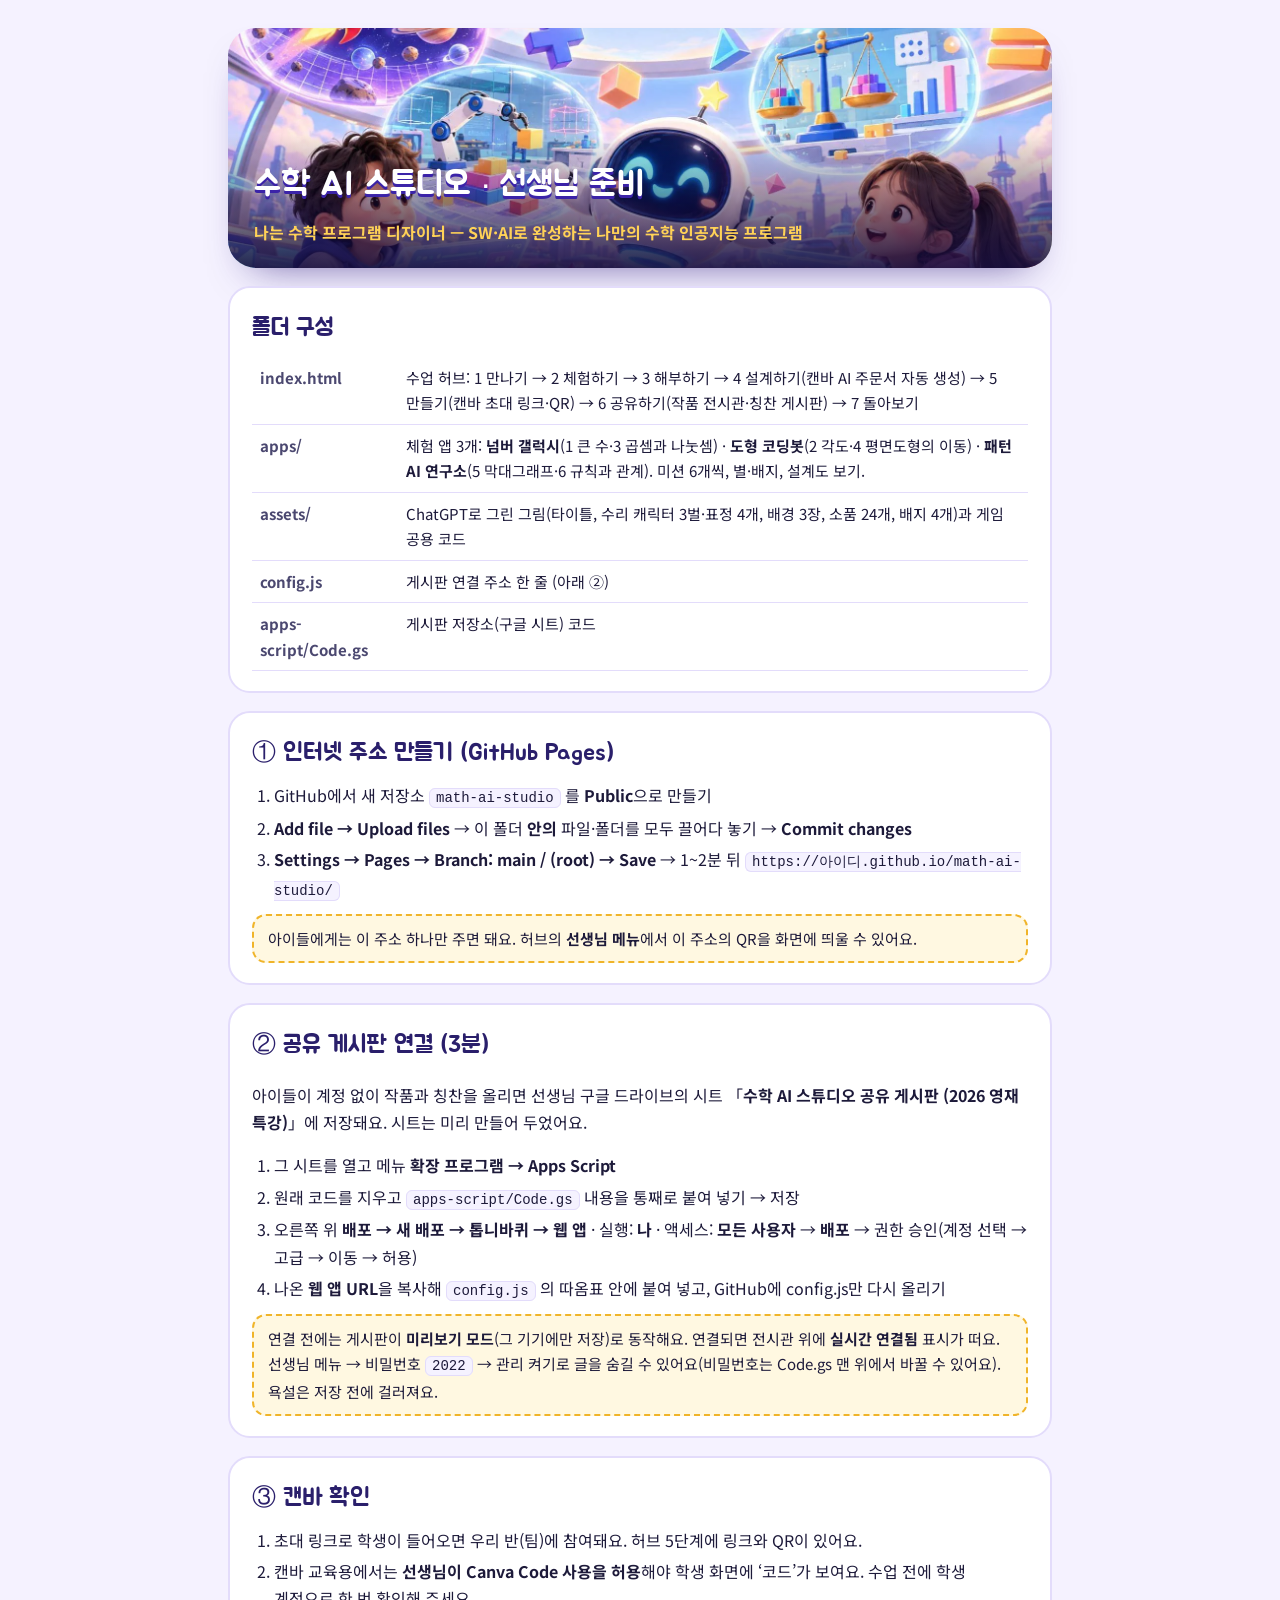
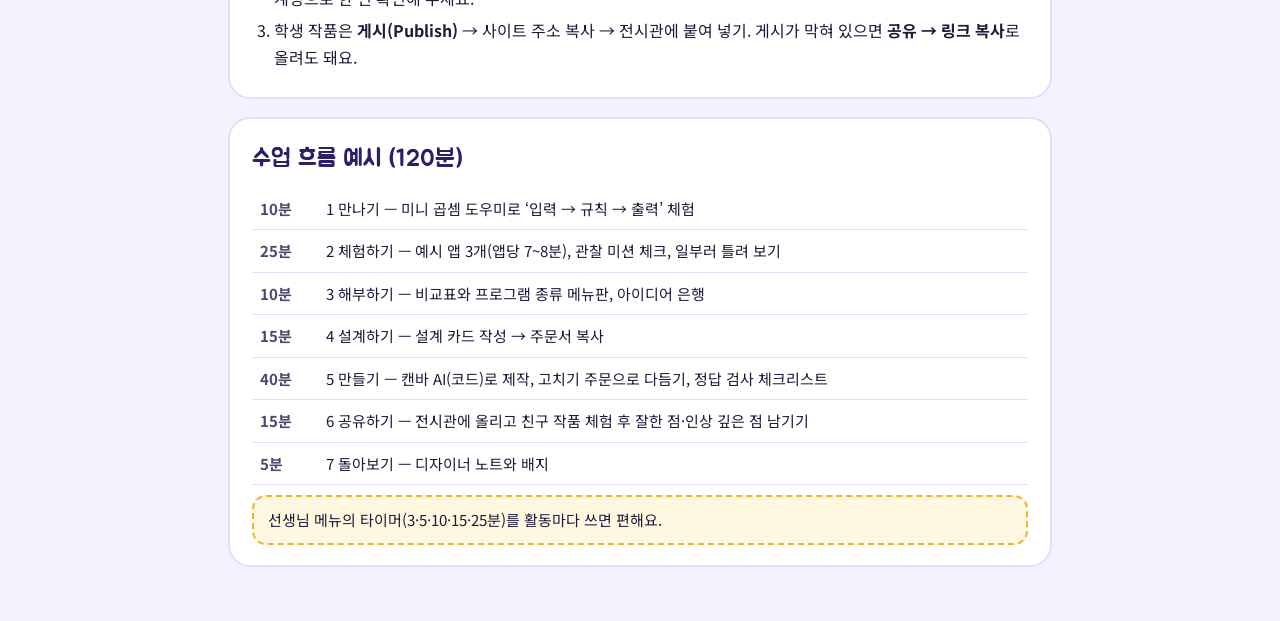
==== 시작하기.html @ 0460a240 "수학 AI 스튜디오: 수업 허브, 체험 앱 3개, 공유 게시판 Co-Authored-By: Claude Opus 5.5 <noreply@anthropic.com> Claude-Se" ====
<!doctype html>
<html lang="ko">
<head>
<meta charset="utf-8">
<meta name="viewport" content="width=device-width,initial-scale=1">
<title>수학 AI 스튜디오 · 선생님 준비</title>
<link rel="stylesheet" href="https://fonts.googleapis.com/css2?family=Jua&family=Noto+Sans+KR:wght@400;500;700;900&display=swap">
<style>
:root{--ink:#1d1a3a;--ink2:#4b4870;--line:#e3dcfb;--acc:#5536d6;--soft:#f5f2ff}
*{box-sizing:border-box}
body{margin:0;font-family:"Noto Sans KR",system-ui,sans-serif;color:var(--ink);background:var(--soft);line-height:1.7;word-break:keep-all}
.wrap{max-width:860px;margin:0 auto;padding:28px 18px 60px}
.hero{border-radius:28px;overflow:hidden;background:#1d1747 url(assets/keyart.webp) center/cover;min-height:240px;display:flex;align-items:flex-end;box-shadow:0 20px 40px -24px rgba(40,20,120,.7)}
.hero div{width:100%;padding:22px 26px;background:linear-gradient(180deg,transparent,rgba(20,12,60,.9))}
h1,h2{font-family:"Jua",sans-serif;font-weight:400;margin:0}
.hero h1{color:#fff;font-size:34px;text-shadow:0 3px 0 #3b23a8}
.hero p{color:#ffd257;margin:4px 0 0;font-weight:700}
section{background:#fff;border:2px solid var(--line);border-radius:22px;padding:20px 22px;margin-top:18px}
h2{font-size:24px;color:#2a1f6b;margin-bottom:8px}
ol{padding-left:22px;margin:6px 0}
li{margin:4px 0}
code{background:var(--soft);border:1px solid var(--line);border-radius:6px;padding:1px 6px;font-size:14px}
.tip{background:#fff8e1;border:2px dashed #f0b429;border-radius:14px;padding:10px 14px;margin-top:10px;font-size:15px}
a{color:var(--acc);font-weight:700}
table{border-collapse:collapse;width:100%;font-size:15px}
td,th{border-bottom:1px solid var(--line);padding:8px;text-align:left;vertical-align:top}
th{color:var(--ink2)}
</style>
</head>
<body>
<div class="wrap">
  <div class="hero"><div><h1>수학 AI 스튜디오 · 선생님 준비</h1><p>나는 수학 프로그램 디자이너 — SW·AI로 완성하는 나만의 수학 인공지능 프로그램</p></div></div>

  <section>
    <h2>폴더 구성</h2>
    <table>
      <tr><th>index.html</th><td>수업 허브: 1 만나기 → 2 체험하기 → 3 해부하기 → 4 설계하기(캔바 AI 주문서 자동 생성) → 5 만들기(캔바 초대 링크·QR) → 6 공유하기(작품 전시관·칭찬 게시판) → 7 돌아보기</td></tr>
      <tr><th>apps/</th><td>체험 앱 3개: <b>넘버 갤럭시</b>(1 큰 수·3 곱셈과 나눗셈) · <b>도형 코딩봇</b>(2 각도·4 평면도형의 이동) · <b>패턴 AI 연구소</b>(5 막대그래프·6 규칙과 관계). 미션 6개씩, 별·배지, 설계도 보기.</td></tr>
      <tr><th>assets/</th><td>ChatGPT로 그린 그림(타이틀, 수리 캐릭터 3벌·표정 4개, 배경 3장, 소품 24개, 배지 4개)과 게임 공용 코드</td></tr>
      <tr><th>config.js</th><td>게시판 연결 주소 한 줄 (아래 ②)</td></tr>
      <tr><th>apps-script/Code.gs</th><td>게시판 저장소(구글 시트) 코드</td></tr>
    </table>
  </section>

  <section>
    <h2>① 인터넷 주소 만들기 (GitHub Pages)</h2>
    <ol>
      <li>GitHub에서 새 저장소 <code>math-ai-studio</code> 를 <b>Public</b>으로 만들기</li>
      <li><b>Add file → Upload files</b> → 이 폴더 <b>안의</b> 파일·폴더를 모두 끌어다 놓기 → <b>Commit changes</b></li>
      <li><b>Settings → Pages → Branch: main / (root) → Save</b> → 1~2분 뒤 <code>https://아이디.github.io/math-ai-studio/</code></li>
    </ol>
    <div class="tip">아이들에게는 이 주소 하나만 주면 돼요. 허브의 <b>선생님 메뉴</b>에서 이 주소의 QR을 화면에 띄울 수 있어요.</div>
  </section>

  <section>
    <h2>② 공유 게시판 연결 (3분)</h2>
    <p>아이들이 계정 없이 작품과 칭찬을 올리면 선생님 구글 드라이브의 시트 「<b>수학 AI 스튜디오 공유 게시판 (2026 영재 특강)</b>」에 저장돼요. 시트는 미리 만들어 두었어요.</p>
    <ol>
      <li>그 시트를 열고 메뉴 <b>확장 프로그램 → Apps Script</b></li>
      <li>원래 코드를 지우고 <code>apps-script/Code.gs</code> 내용을 통째로 붙여 넣기 → 저장</li>
      <li>오른쪽 위 <b>배포 → 새 배포 → 톱니바퀴 → 웹 앱</b> · 실행: <b>나</b> · 액세스: <b>모든 사용자</b> → <b>배포</b> → 권한 승인(계정 선택 → 고급 → 이동 → 허용)</li>
      <li>나온 <b>웹 앱 URL</b>을 복사해 <code>config.js</code> 의 따옴표 안에 붙여 넣고, GitHub에 config.js만 다시 올리기</li>
    </ol>
    <div class="tip">연결 전에는 게시판이 <b>미리보기 모드</b>(그 기기에만 저장)로 동작해요. 연결되면 전시관 위에 <b>실시간 연결됨</b> 표시가 떠요. 선생님 메뉴 → 비밀번호 <code>2022</code> → 관리 켜기로 글을 숨길 수 있어요(비밀번호는 Code.gs 맨 위에서 바꿀 수 있어요). 욕설은 저장 전에 걸러져요.</div>
  </section>

  <section>
    <h2>③ 캔바 확인</h2>
    <ol>
      <li>초대 링크로 학생이 들어오면 우리 반(팀)에 참여돼요. 허브 5단계에 링크와 QR이 있어요.</li>
      <li>캔바 교육용에서는 <b>선생님이 Canva Code 사용을 허용</b>해야 학생 화면에 ‘코드’가 보여요. 수업 전에 학생 계정으로 한 번 확인해 주세요.</li>
      <li>학생 작품은 <b>게시(Publish)</b> → 사이트 주소 복사 → 전시관에 붙여 넣기. 게시가 막혀 있으면 <b>공유 → 링크 복사</b>로 올려도 돼요.</li>
    </ol>
  </section>

  <section>
    <h2>수업 흐름 예시 (120분)</h2>
    <table>
      <tr><th>10분</th><td>1 만나기 — 미니 곱셈 도우미로 ‘입력 → 규칙 → 출력’ 체험</td></tr>
      <tr><th>25분</th><td>2 체험하기 — 예시 앱 3개(앱당 7~8분), 관찰 미션 체크, 일부러 틀려 보기</td></tr>
      <tr><th>10분</th><td>3 해부하기 — 비교표와 프로그램 종류 메뉴판, 아이디어 은행</td></tr>
      <tr><th>15분</th><td>4 설계하기 — 설계 카드 작성 → 주문서 복사</td></tr>
      <tr><th>40분</th><td>5 만들기 — 캔바 AI(코드)로 제작, 고치기 주문으로 다듬기, 정답 검사 체크리스트</td></tr>
      <tr><th>15분</th><td>6 공유하기 — 전시관에 올리고 친구 작품 체험 후 잘한 점·인상 깊은 점 남기기</td></tr>
      <tr><th>5분</th><td>7 돌아보기 — 디자이너 노트와 배지</td></tr>
    </table>
    <div class="tip">선생님 메뉴의 타이머(3·5·10·15·25분)를 활동마다 쓰면 편해요.</div>
  </section>
</div>
</body>
</html>
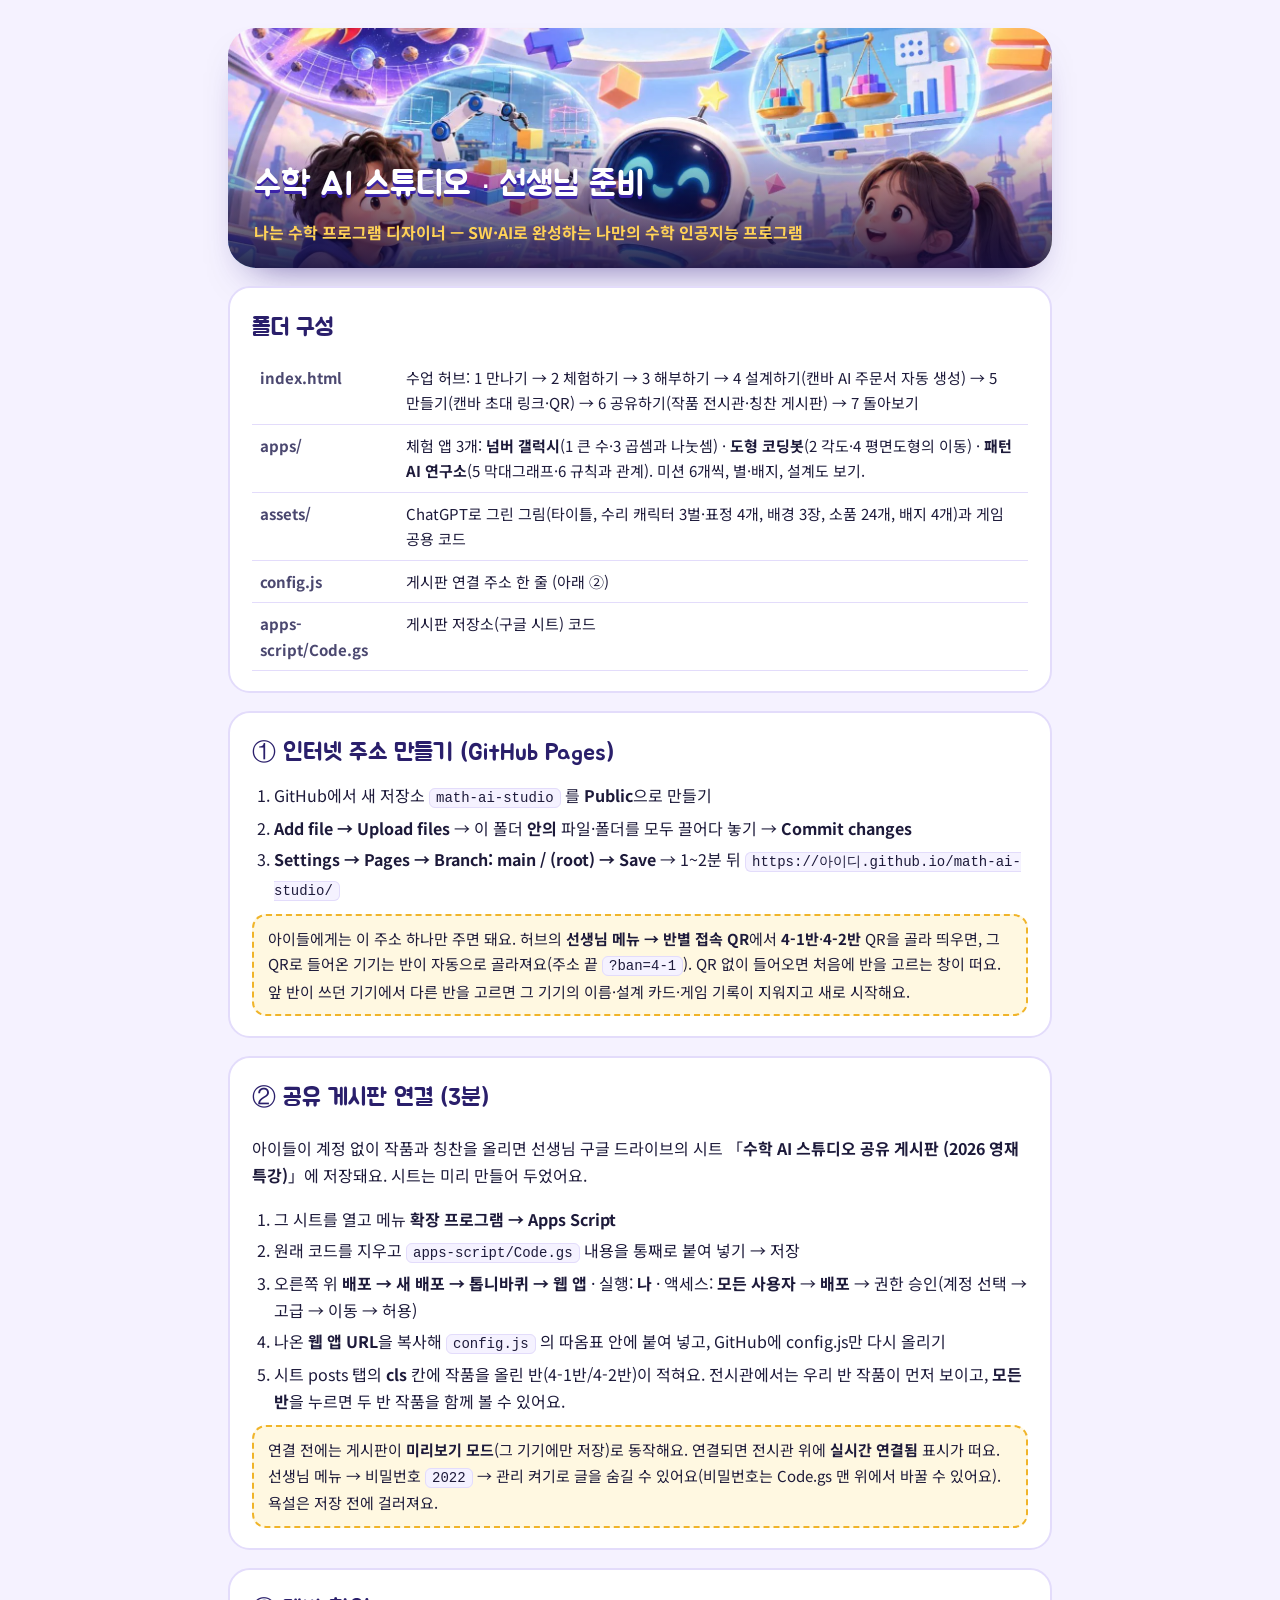
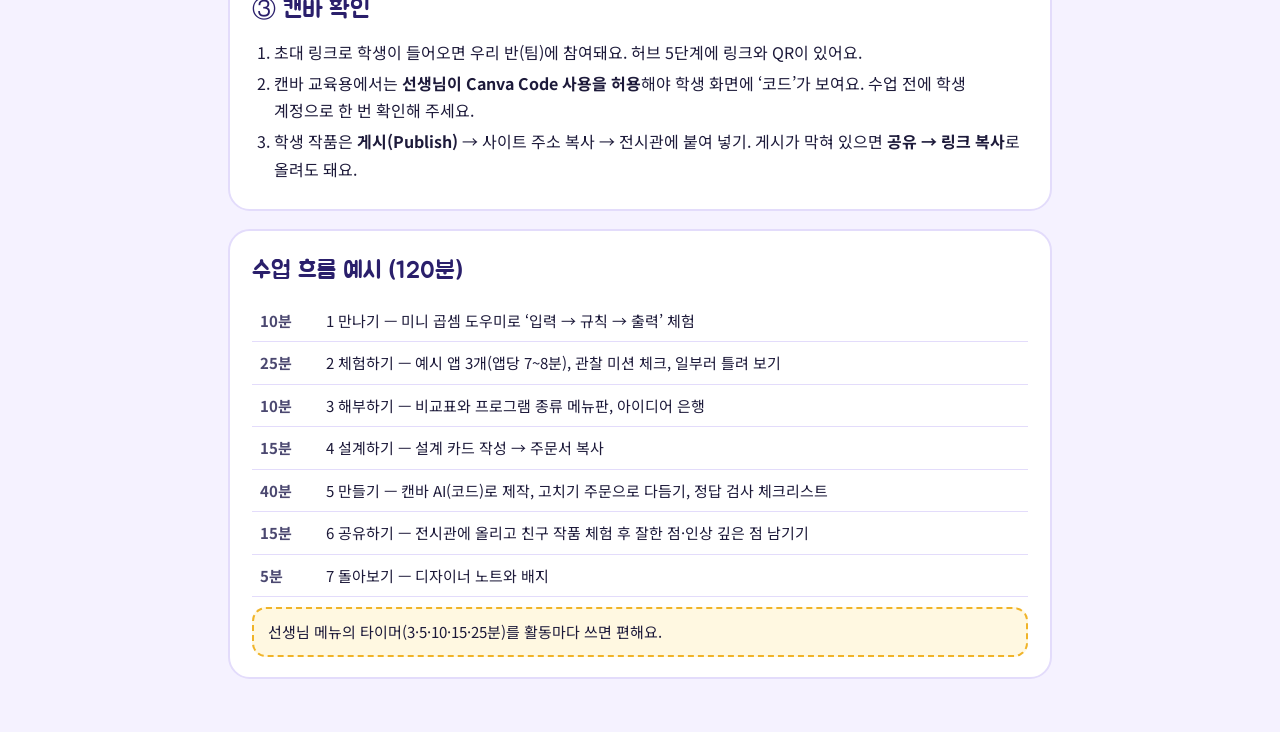
==== commit 668637bd: "4-1반·4-2반 구분: 반 고르기, 반별 전시관 거르기, 반별 접속 QR, 다음 반 준비(기기 기록 지우기) Co-Authored-By: Claude Opus 5.5 <norep" ====
--- a/시작하기.html
+++ b/시작하기.html
@@ -49,7 +49,7 @@
       <li><b>Add file → Upload files</b> → 이 폴더 <b>안의</b> 파일·폴더를 모두 끌어다 놓기 → <b>Commit changes</b></li>
       <li><b>Settings → Pages → Branch: main / (root) → Save</b> → 1~2분 뒤 <code>https://아이디.github.io/math-ai-studio/</code></li>
     </ol>
-    <div class="tip">아이들에게는 이 주소 하나만 주면 돼요. 허브의 <b>선생님 메뉴</b>에서 이 주소의 QR을 화면에 띄울 수 있어요.</div>
+    <div class="tip">아이들에게는 이 주소 하나만 주면 돼요. 허브의 <b>선생님 메뉴 → 반별 접속 QR</b>에서 <b>4-1반</b>·<b>4-2반</b> QR을 골라 띄우면, 그 QR로 들어온 기기는 반이 자동으로 골라져요(주소 끝 <code>?ban=4-1</code>). QR 없이 들어오면 처음에 반을 고르는 창이 떠요. 앞 반이 쓰던 기기에서 다른 반을 고르면 그 기기의 이름·설계 카드·게임 기록이 지워지고 새로 시작해요.</div>
   </section>
 
   <section>
@@ -60,6 +60,7 @@
       <li>원래 코드를 지우고 <code>apps-script/Code.gs</code> 내용을 통째로 붙여 넣기 → 저장</li>
       <li>오른쪽 위 <b>배포 → 새 배포 → 톱니바퀴 → 웹 앱</b> · 실행: <b>나</b> · 액세스: <b>모든 사용자</b> → <b>배포</b> → 권한 승인(계정 선택 → 고급 → 이동 → 허용)</li>
       <li>나온 <b>웹 앱 URL</b>을 복사해 <code>config.js</code> 의 따옴표 안에 붙여 넣고, GitHub에 config.js만 다시 올리기</li>
+      <li>시트 posts 탭의 <b>cls</b> 칸에 작품을 올린 반(4-1반/4-2반)이 적혀요. 전시관에서는 우리 반 작품이 먼저 보이고, <b>모든 반</b>을 누르면 두 반 작품을 함께 볼 수 있어요.</li>
     </ol>
     <div class="tip">연결 전에는 게시판이 <b>미리보기 모드</b>(그 기기에만 저장)로 동작해요. 연결되면 전시관 위에 <b>실시간 연결됨</b> 표시가 떠요. 선생님 메뉴 → 비밀번호 <code>2022</code> → 관리 켜기로 글을 숨길 수 있어요(비밀번호는 Code.gs 맨 위에서 바꿀 수 있어요). 욕설은 저장 전에 걸러져요.</div>
   </section>
